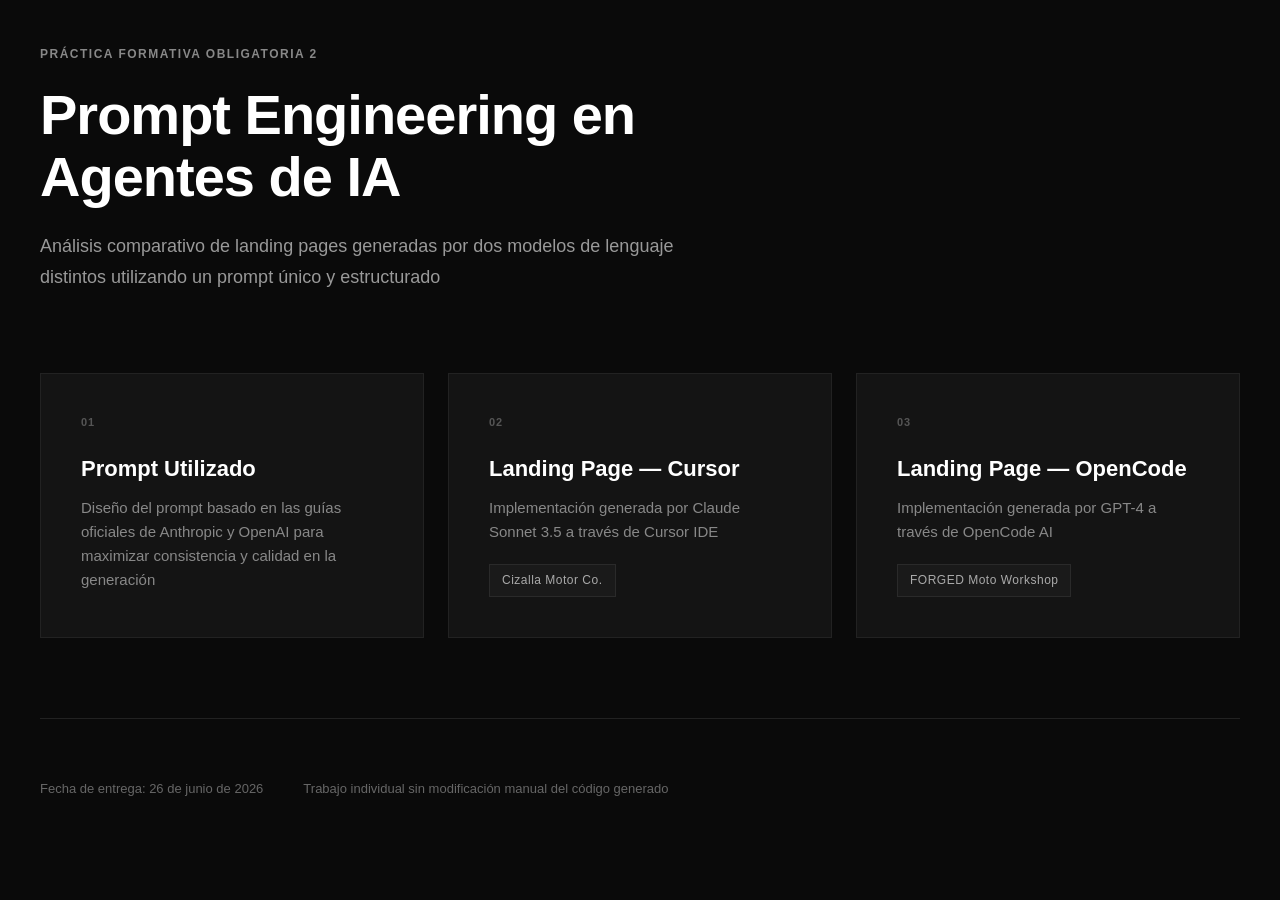
==== index.html @ 0baddab4 "PFO2: Prompt Engineering - Cursor vs OpenCode - Landing pages generadas" ====
<!DOCTYPE html>
<html lang="es">
<head>
    <meta charset="UTF-8">
    <meta name="viewport" content="width=device-width, initial-scale=1.0">
    <title>PFO2 - Prompt Engineering en Agentes de IA</title>
    <link rel="stylesheet" href="css/styles.css">
</head>
<body>
    <main class="container">
        <header class="header">
            <span class="label">Práctica Formativa Obligatoria 2</span>
            <h1>Prompt Engineering en Agentes de IA</h1>
            <p class="subtitle">Análisis comparativo de landing pages generadas por dos modelos de lenguaje distintos utilizando un prompt único y estructurado</p>
        </header>

        <nav class="nav-grid">
            <a href="prompt.html" class="card card-prompt">
                <div class="card-number">01</div>
                <h2>Prompt Utilizado</h2>
                <p>Diseño del prompt basado en las guías oficiales de Anthropic y OpenAI para maximizar consistencia y calidad en la generación</p>
            </a>

            <a href="agent1-cursor/index.html" class="card card-agent1">
                <div class="card-number">02</div>
                <h2>Landing Page — Cursor</h2>
                <p>Implementación generada por Claude Sonnet 3.5 a través de Cursor IDE</p>
                <span class="card-label">Cizalla Motor Co.</span>
            </a>

            <a href="agent2-opencode/index.html" class="card card-agent2">
                <div class="card-number">03</div>
                <h2>Landing Page — OpenCode</h2>
                <p>Implementación generada por GPT-4 a través de OpenCode AI</p>
                <span class="card-label">FORGED Moto Workshop</span>
            </a>
        </nav>

        <footer class="project-footer">
            <div class="footer-info">
                <span>Fecha de entrega: 26 de junio de 2026</span>
                <span>Trabajo individual sin modificación manual del código generado</span>
            </div>
        </footer>
    </main>
</body>
</html>
---- css/styles.css ----
* {
    margin: 0;
    padding: 0;
    box-sizing: border-box;
}

body {
    font-family: -apple-system, BlinkMacSystemFont, 'Segoe UI', Roboto, Oxygen, Ubuntu, Cantarell, sans-serif;
    background: #0a0a0a;
    color: #fff;
    line-height: 1.6;
    min-height: 100vh;
    padding: 40px 20px;
}

.container {
    max-width: 1200px;
    margin: 0 auto;
}

.header {
    margin-bottom: 80px;
    max-width: 800px;
}

.label {
    display: inline-block;
    font-size: 12px;
    font-weight: 600;
    letter-spacing: 1.5px;
    text-transform: uppercase;
    color: #888;
    margin-bottom: 20px;
}

h1 {
    font-size: 56px;
    font-weight: 700;
    letter-spacing: -1px;
    margin-bottom: 24px;
    line-height: 1.1;
    color: #fff;
}

.subtitle {
    font-size: 18px;
    color: #999;
    line-height: 1.7;
    max-width: 700px;
}

.nav-grid {
    display: grid;
    grid-template-columns: repeat(auto-fit, minmax(320px, 1fr));
    gap: 24px;
    margin-bottom: 80px;
}

.card {
    background: #141414;
    border: 1px solid #222;
    padding: 40px;
    text-decoration: none;
    color: #fff;
    transition: all 0.3s ease;
    position: relative;
    overflow: hidden;
}

.card::before {
    content: '';
    position: absolute;
    top: 0;
    left: 0;
    width: 100%;
    height: 2px;
    background: linear-gradient(90deg, transparent, #fff, transparent);
    opacity: 0;
    transition: opacity 0.3s ease;
}

.card:hover {
    border-color: #444;
    transform: translateY(-4px);
}

.card:hover::before {
    opacity: 0.2;
}

.card-number {
    font-size: 11px;
    font-weight: 600;
    letter-spacing: 1px;
    color: #555;
    margin-bottom: 24px;
}

.card h2 {
    font-size: 22px;
    font-weight: 600;
    margin-bottom: 12px;
    line-height: 1.3;
}

.card p {
    font-size: 15px;
    color: #888;
    line-height: 1.6;
    margin-bottom: 0;
}

.card-label {
    display: inline-block;
    margin-top: 20px;
    padding: 6px 12px;
    background: #1a1a1a;
    border: 1px solid #2a2a2a;
    font-size: 12px;
    color: #aaa;
    letter-spacing: 0.5px;
}

.card-prompt:hover {
    border-color: #666;
}

.card-agent1:hover {
    border-color: #555;
}

.card-agent2:hover {
    border-color: #555;
}

.project-footer {
    padding-top: 60px;
    border-top: 1px solid #222;
}

.footer-info {
    display: flex;
    gap: 40px;
    font-size: 13px;
    color: #666;
}

.footer-info span {
    display: block;
}

@media (max-width: 768px) {
    body {
        padding: 30px 16px;
    }

    .header {
        margin-bottom: 60px;
    }

    h1 {
        font-size: 36px;
    }

    .subtitle {
        font-size: 16px;
    }

    .nav-grid {
        grid-template-columns: 1fr;
        gap: 16px;
        margin-bottom: 60px;
    }

    .card {
        padding: 32px 24px;
    }

    .footer-info {
        flex-direction: column;
        gap: 12px;
    }
}

@media (max-width: 480px) {
    h1 {
        font-size: 28px;
    }

    .card h2 {
        font-size: 20px;
    }
}
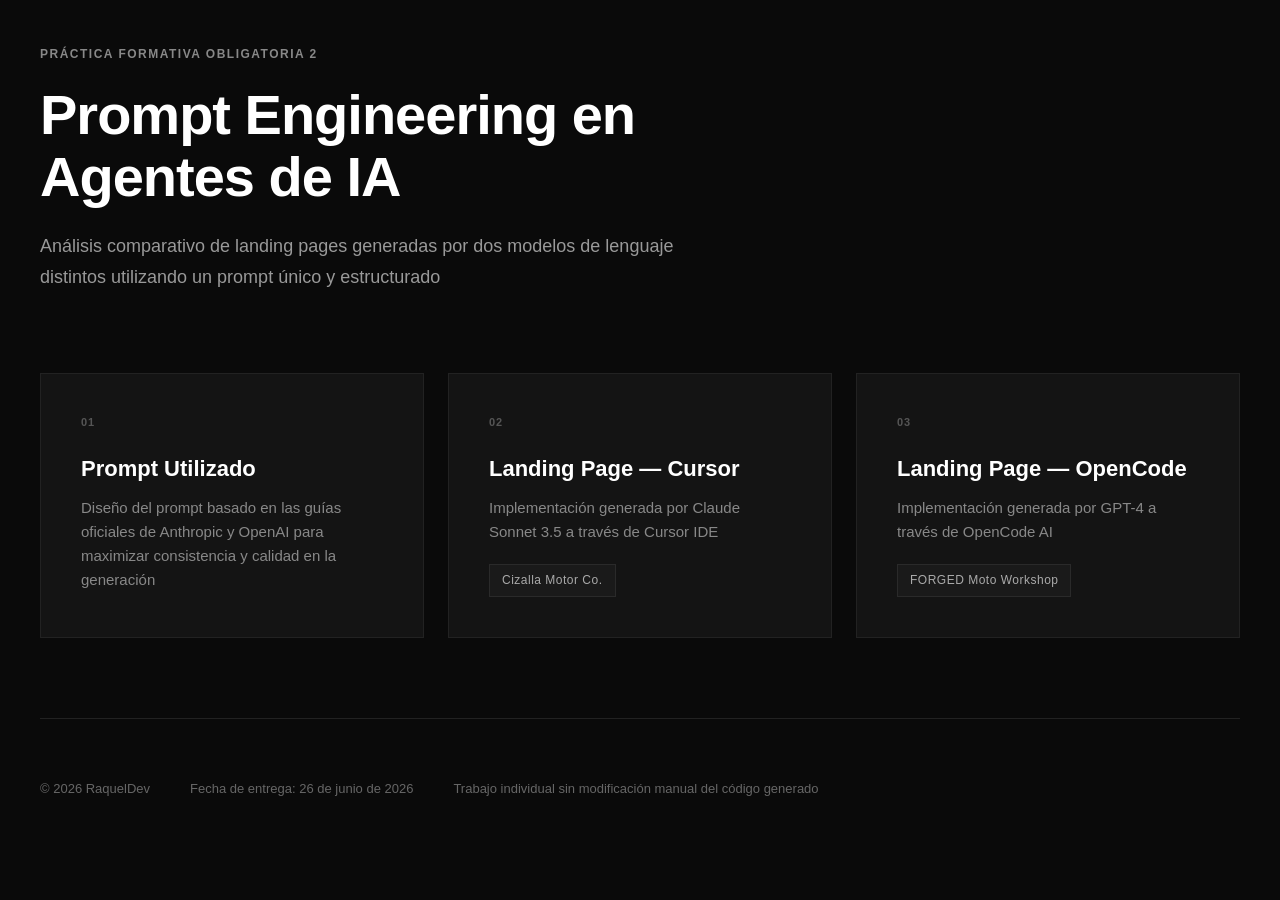
==== commit eb78228a: "Agregar copyright © 2026 RaquelDev en todos los footers" ====
--- a/index.html
+++ b/index.html
@@ -38,6 +38,7 @@
 
         <footer class="project-footer">
             <div class="footer-info">
+                <span>© 2026 RaquelDev</span>
                 <span>Fecha de entrega: 26 de junio de 2026</span>
                 <span>Trabajo individual sin modificación manual del código generado</span>
             </div>
